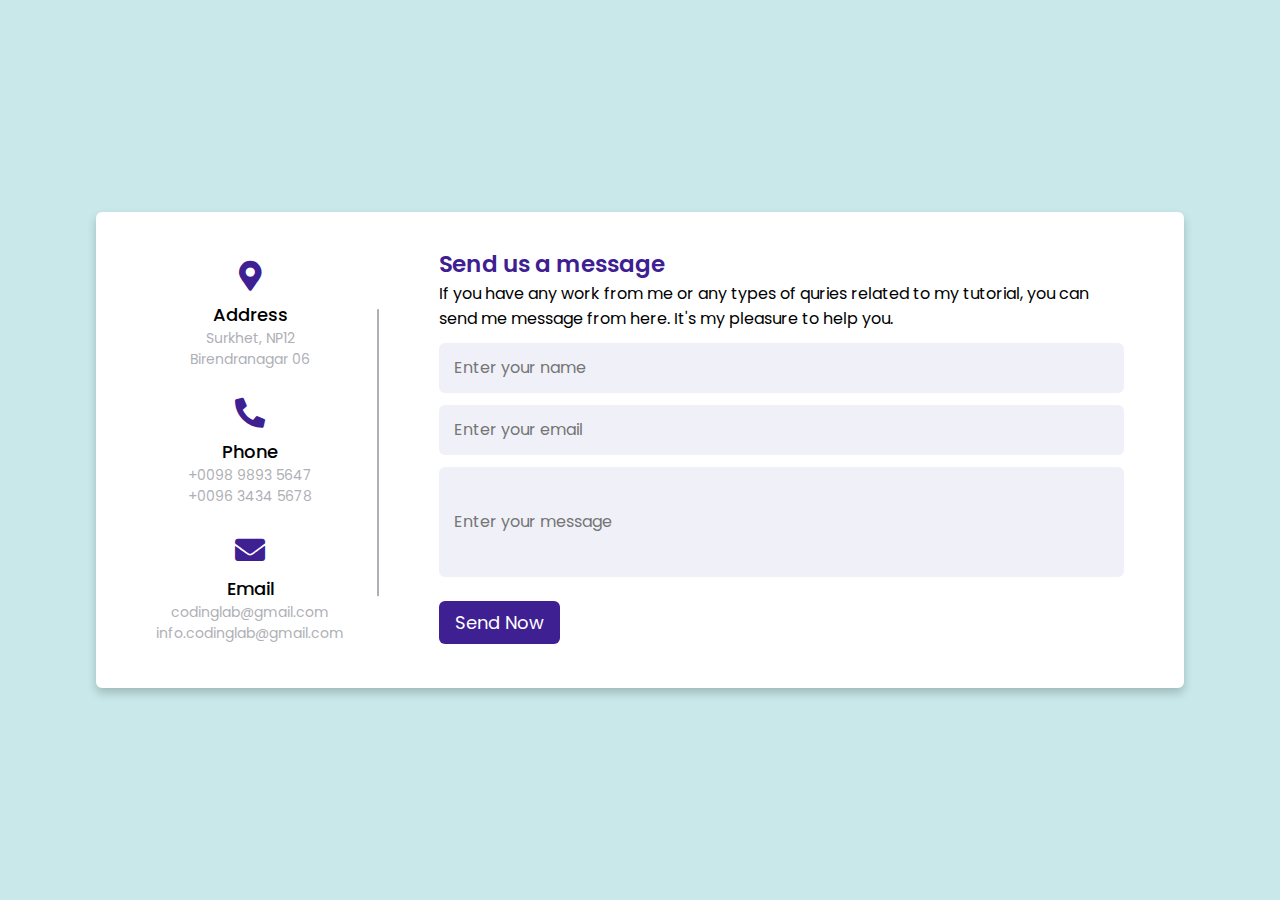
==== contact.html @ eed117ef "skeleon ready" ====
<!DOCTYPE html>
<!-- Created By CodingLab - www.codinglabweb.com -->
<html lang="en" dir="ltr">
  <head>
    <meta charset="UTF-8">
   <!-- <title> Responsive Contact Us Form  | CodingLab </title>-->
    <link rel="stylesheet" href="css_properties/contact.css">
    <!-- Fontawesome CDN Link -->
    <link rel="stylesheet" href="https://cdnjs.cloudflare.com/ajax/libs/font-awesome/5.15.2/css/all.min.css"/>
     <meta name="viewport" content="width=device-width, initial-scale=1.0">
   </head>
<body>
  <div class="container">
    <div class="content">
      <div class="left-side">
        <div class="address details">
          <i class="fas fa-map-marker-alt"></i>
          <div class="topic">Address</div>
          <div class="text-one">Surkhet, NP12</div>
          <div class="text-two">Birendranagar 06</div>
        </div>
        <div class="phone details">
          <i class="fas fa-phone-alt"></i>
          <div class="topic">Phone</div>
          <div class="text-one">+0098 9893 5647</div>
          <div class="text-two">+0096 3434 5678</div>
        </div>
        <div class="email details">
          <i class="fas fa-envelope"></i>
          <div class="topic">Email</div>
          <div class="text-one">codinglab@gmail.com</div>
          <div class="text-two">info.codinglab@gmail.com</div>
        </div>
      </div>
      <div class="right-side">
        <div class="topic-text">Send us a message</div>
        <p>If you have any work from me or any types of quries related to my tutorial, you can send me message from here. It's my pleasure to help you.</p>
      <form action="#">
        <div class="input-box">
          <input type="text" id="name" placeholder="Enter your name">
        </div>
        <div class="input-box">
          <input type="text" placeholder="Enter your email">
        </div>
        <div class="input-box message-box">
            <input id ="message" type="text" placeholder="Enter your message">
          
        </div>
        <div class="button">
          <input type="button" value="Send Now" onclick="sendmail();" >
        </div>
      </form>
    </div>
    </div>
  </div>
</body>
<script>
function sendmail(){
    var link = "mailto:me@rahuldps3313@gmail.com"
             + "?cc=myCCaddress@rahuldps3313@gmail.com"
             + "&subject=" + encodeURIComponent("This is my subject")
             + "&body=" + encodeURIComponent(document.getElementById('message').value +"   \n\n message from : "+(document.getElementById('name').value))
    ;
    
    window.location.href = link;
}
</script>
</html>
---- css_properties/contact.css ----
/* Google Font CDN Link */
@import url('https://fonts.googleapis.com/css2?family=Poppins:wght@200;300;400;500;600;700&display=swap');
*{
  margin: 0;
  padding: 0;
  box-sizing: border-box;
  font-family: "Poppins" , sans-serif;
}
body{
  min-height: 100vh;
  width: 100%;
  background: #c8e8e9;
  display: flex;
  align-items: center;
  justify-content: center;
}
.container{
  width: 85%;
  background: #fff;
  border-radius: 6px;
  padding: 20px 60px 30px 40px;
  box-shadow: 0 5px 10px rgba(0, 0, 0, 0.2);
}
.container .content{
  display: flex;
  align-items: center;
  justify-content: space-between;
}
.container .content .left-side{
  width: 25%;
  height: 100%;
  display: flex;
  flex-direction: column;
  align-items: center;
  justify-content: center;
  margin-top: 15px;
  position: relative;
}
.content .left-side::before{
  content: '';
  position: absolute;
  height: 70%;
  width: 2px;
  right: -15px;
  top: 50%;
  transform: translateY(-50%);
  background: #afafb6;
}
.content .left-side .details{
  margin: 14px;
  text-align: center;
}
.content .left-side .details i{
  font-size: 30px;
  color: #3e2093;
  margin-bottom: 10px;
}
.content .left-side .details .topic{
  font-size: 18px;
  font-weight: 500;
}
.content .left-side .details .text-one,
.content .left-side .details .text-two{
  font-size: 14px;
  color: #afafb6;
}
.container .content .right-side{
  width: 75%;
  margin-left: 75px;
}
.content .right-side .topic-text{
  font-size: 23px;
  font-weight: 600;
  color: #3e2093;
}
.right-side .input-box{
  height: 50px;
  width: 100%;
  margin: 12px 0;
}
.right-side .input-box input,
.right-side .input-box textarea{
  height: 100%;
  width: 100%;
  border: none;
  outline: none;
  font-size: 16px;
  background: #F0F1F8;
  border-radius: 6px;
  padding: 0 15px;
  resize: none;
}
.right-side .message-box{
  min-height: 110px;
}
.right-side .input-box textarea{
  padding-top: 6px;
}
.right-side .button{
  display: inline-block;
  margin-top: 12px;
}
.right-side .button input[type="button"]{
  color: #fff;
  font-size: 18px;
  outline: none;
  border: none;
  padding: 8px 16px;
  border-radius: 6px;
  background: #3e2093;
  cursor: pointer;
  transition: all 0.3s ease;
}
.button input[type="button"]:hover{
  background: #5029bc;
}

@media (max-width: 950px) {
  .container{
    width: 90%;
    padding: 30px 40px 40px 35px ;
  }
  .container .content .right-side{
   width: 75%;
   margin-left: 55px;
}
}
@media (max-width: 820px) {
  .container{
    margin: 40px 0;
    height: 100%;
  }
  .container .content{
    flex-direction: column-reverse;
  }
 .container .content .left-side{
   width: 100%;
   flex-direction: row;
   margin-top: 40px;
   justify-content: center;
   flex-wrap: wrap;
 }
 .container .content .left-side::before{
   display: none;
 }
 .container .content .right-side{
   width: 100%;
   margin-left: 0;
 }
}
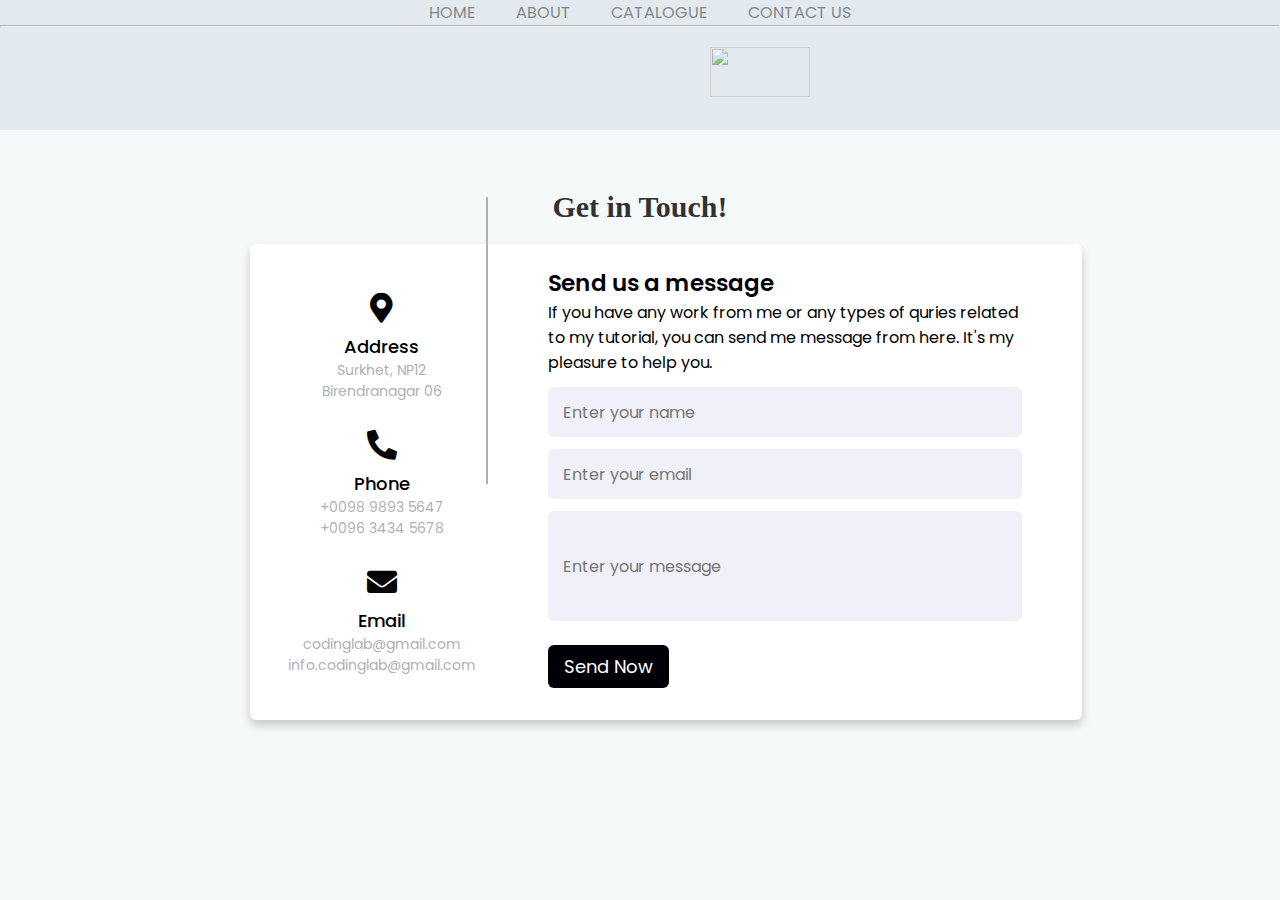
==== commit 7f82cfec: "footer added" ====
--- a/contact.html
+++ b/contact.html
@@ -5,12 +5,41 @@
     <meta charset="UTF-8">
    <!-- <title> Responsive Contact Us Form  | CodingLab </title>-->
     <link rel="stylesheet" href="css_properties/contact.css">
+    <!-- <link rel="stylesheet" href="css_properties/index.css"> -->
     <!-- Fontawesome CDN Link -->
     <link rel="stylesheet" href="https://cdnjs.cloudflare.com/ajax/libs/font-awesome/5.15.2/css/all.min.css"/>
      <meta name="viewport" content="width=device-width, initial-scale=1.0">
    </head>
 <body>
+
+    <div id="nav">
+        <div id="div1">
+            <ul id="ul1" class="one-sdv">
+                <!-- <li><a class="ancr" href="#">BRANDS</a></li> -->
+                <!-- <li><a class="ancr" href="#">CURRENCY SELECTOR</a></li> -->
+                <li><a class="ancr" href="index.html">HOME</a></li>
+            <!-- </ul> -->
+            <!-- <ul id="ul2" class="one-sdv"> -->
+                <!-- <li><a class="ancr" href="login.html"><span id="change_name">LOGIN</span></a></li> -->
+                <li><a class="ancr" href="#">ABOUT</a></li>
+                <li><a class="ancr" href="#">CATALOGUE</a></li>
+                <li><a class="ancr" href="contact.html">CONTACT US</a></li>
+                <!-- <li><i class="ancr" class="far fa-heart"></i><a class="wishlis" href="#" >WISHLIST</a></li> -->
+                <!-- <li><i class="ancr" class="fas fa-shopping-cart"></i><a class="wishlis" href="cart.html" >CART(0)</a></li> -->
+            </ul>
+        </div>
+        <hr class="hr">
+        <div id="div2">
+    
+            <img id="logo" src="https://www.tanishq.co.in/wps/wcm/connect/tanishq/cb53f671-01d0-449e-b18d-a4e61e6ffa0b/TanishqLogo.png?MOD=AJPERES&CACHEID=ROOTWORKSPACE.Z18_90IA1H80O0RT10QIMVSTFU3006-cb53f671-01d0-449e-b18d-a4e61e6ffa0b-mC036IT" alt="">
+    
+            
+    
+        </div>
+    </div>
+    <h2 id="shop-cont" >Get in Touch!</h2>
   <div class="container">
+
     <div class="content">
       <div class="left-side">
         <div class="address details">
--- a/css_properties/contact.css
+++ b/css_properties/contact.css
@@ -7,24 +7,29 @@
   font-family: "Poppins" , sans-serif;
 }
 body{
-  min-height: 100vh;
+  height: 100vh;
   width: 100%;
-  background: #c8e8e9;
-  display: flex;
+  background: #f5f9f9;
+  /* display: flex; */
   align-items: center;
   justify-content: center;
 }
 .container{
-  width: 85%;
+    font-family: sans-serif;
+  width: 65%;
   background: #fff;
   border-radius: 6px;
   padding: 20px 60px 30px 40px;
   box-shadow: 0 5px 10px rgba(0, 0, 0, 0.2);
+  margin-left: 250px;
+  margin-bottom:100px;
+  top:30;
 }
 .container .content{
   display: flex;
   align-items: center;
   justify-content: space-between;
+  /* top:10; */
 }
 .container .content .left-side{
   width: 25%;
@@ -35,6 +40,7 @@
   justify-content: center;
   margin-top: 15px;
   position: relative;
+  
 }
 .content .left-side::before{
   content: '';
@@ -42,7 +48,7 @@
   height: 70%;
   width: 2px;
   right: -15px;
-  top: 50%;
+  top: 15%;
   transform: translateY(-50%);
   background: #afafb6;
 }
@@ -52,7 +58,7 @@
 }
 .content .left-side .details i{
   font-size: 30px;
-  color: #3e2093;
+  color: #050505;
   margin-bottom: 10px;
 }
 .content .left-side .details .topic{
@@ -71,7 +77,7 @@
 .content .right-side .topic-text{
   font-size: 23px;
   font-weight: 600;
-  color: #3e2093;
+  color: #020006;
 }
 .right-side .input-box{
   height: 50px;
@@ -107,7 +113,7 @@
   border: none;
   padding: 8px 16px;
   border-radius: 6px;
-  background: #3e2093;
+  background: #020007;
   cursor: pointer;
   transition: all 0.3s ease;
 }
@@ -149,3 +155,86 @@
  }
 }
 
+#shop-cont {
+    text-align: center;
+    padding: 20px;
+    font-size: 30px;
+    opacity: 0.8;
+    font-family: "playfair display";
+    padding-top: 60px;
+  }
+
+  #logo {
+    margin-left: 680px;
+    margin-right: 10px;
+    margin-top: -10px;
+    width: 100px;
+    height: 50px;
+  }
+  .sticky{
+    top:0;
+    /* bottom:50;  */
+    position:fixed;
+    width: 100%;
+
+   }
+
+  #nav{
+    background-color:rgb(219, 227, 235);
+    opacity: 0.7;
+    overflow: hidden;
+    /* position: relative; */
+    /* margin-bottom: 50px; */
+    /* display:flex; */
+  }
+  ul{
+    display:flex;
+    list-style-type:none;
+    justify-content: center;
+    align-items: center;
+
+  }
+  li{
+    padding-left:20px;
+    padding-right: 20px;;
+  }
+  #div2 {
+    display: flex;
+    flex-direction: row;
+    justify-content: space-between;
+    height: 43px;
+    margin: 30px;
+    letter-spacing: 1px;
+    color: rgb(24, 24, 24);
+  }
+  .ulnav {
+    font-size: 13px;
+    font-weight: bold;
+    margin: 0px;
+    padding: 0px;
+    box-sizing: border-box;
+  }
+  #topnav2 {
+    display: flex;
+    flex-direction: row;
+    list-style-type: none;
+  }
+
+  .top > li {
+    padding: 16px 20px;
+    color: #181818;
+    font-size: 13px;
+    font-weight: bold;
+    font-family: sans-serif;
+  }
+  #div2 > ul > li :hover {
+    color: #000000;
+  }
+  .ancr {
+    list-style-type: none;
+    text-decoration: none;
+    list-style: none;
+    text-decoration: none;
+    opacity: 0.7;
+    color: #181818;
+  }--- a/css_properties/index.css
+++ b/css_properties/index.css
@@ -0,0 +1,852 @@
+*{
+    padding:0;
+    margin:0;
+    /* overflow-x: hidden; */
+}
+body{
+  overflow-x: hidden;
+}
+#div1 {
+    display: flex;
+    flex-direction: row;
+    height: 20px;
+    margin: 0px;
+    padding: 0px;
+    box-sizing: border-box;
+  }
+  .one-sdv {
+    display: flex;
+    flex-direction: row;
+    list-style-type: none;
+  }
+  
+  .wishlis {
+    text-decoration: none;
+  }
+  #ul1 {
+    margin-top: 5px;
+  }
+  
+  #ul2 {
+    margin-right: 120px;
+    margin-left: 140px;
+    margin-top: 0px;
+  }
+  
+  #div1 > ul li a {
+    color: #000000;
+    margin-left: 30px;
+    font-size: 12px;
+    font-family: sans-serif;
+    font-weight: bold;
+    text-shadow: 2px 2px 5px rgb(224, 195, 195);
+  }
+  
+  /* TopNavBar 2 */
+  #logo {
+    margin-left: 680px;
+    margin-right: 10px;
+    margin-top: -10px;
+    width: 100px;
+    height: 50px;
+  }
+  .sticky{
+    top:0;
+    /* bottom:50;  */
+    position:fixed;
+    width: 100%;
+
+   }
+
+  #nav{
+    background-color:rgb(219, 227, 235);
+    opacity: 0.7;
+    overflow: hidden;
+    /* position: relative; */
+    /* margin-bottom: 50px; */
+  }
+  
+  #div2 {
+    display: flex;
+    flex-direction: row;
+    justify-content: space-between;
+    height: 43px;
+    margin: 30px;
+    letter-spacing: 1px;
+    color: rgb(24, 24, 24);
+  }
+  
+  .ulnav {
+    font-size: 13px;
+    font-weight: bold;
+    margin: 0px;
+    padding: 0px;
+    box-sizing: border-box;
+  }
+  
+  #topnav2 {
+    display: flex;
+    flex-direction: row;
+    list-style-type: none;
+  }
+  
+  .top > li {
+    padding: 16px 20px;
+    color: #181818;
+    font-size: 13px;
+    font-weight: bold;
+    font-family: sans-serif;
+  }
+  #div2 > ul > li :hover {
+    color: #000000;
+  }
+  
+  #topnav2 {
+    margin-right: 280px;
+  }
+  .icn-1 {
+    margin-left: 80px;
+    width: 10px;
+    cursor: pointer;
+  }
+  
+  .icn-2 {
+    cursor: pointer;
+  }
+  #slide-img {
+    width: 100.5%;
+    height: auto;
+    margin-top: -20px;
+  }
+  div > img > #auto-change {
+    max-width: 100%;
+    height: auto;
+  }
+  #auto1 {
+    margin-bottom: 100px;
+  }
+  
+  .ancr {
+    list-style-type: none;
+    text-decoration: none;
+    list-style: none;
+    text-decoration: none;
+    opacity: 0.7;
+    color: #181818;
+  }
+  #shop {
+    font-family: "Playfair Display", serif;
+    font-size: 30px;
+    text-transform: capitalize;
+    opacity: 0.8;
+    text-align: center;
+    padding: 20px 20px;
+  }
+  
+  .exlus {
+    display: flex;
+    /* justify-content: space-evenly; */
+    justify-content: center;
+    cursor: pointer;
+  }
+  
+  #heading1 {
+    text-align: center;
+    height: 30px;
+  }
+  
+  .fimg {
+    padding: 10px;
+  }
+  .simg {
+    padding: 10px;
+  }
+  .timg {
+    padding: 10px;
+    padding-bottom: 20px;
+  }
+  .banner {
+    display: flex;
+    float: right;
+  }
+  
+  .mid-btn {
+    /* border: 6px solid red; */
+    width: 50%;
+    margin-left: 19%;
+    margin-top: 4%;
+  }
+  .mid-btn > p {
+    text-align: center;
+    font-size: 20px;
+    color: white;
+  }
+  
+  /* banner img */
+  
+  .rivaah {
+    height: 400px;
+  }
+  #riva {
+    width: 20%;
+    margin-top: 5%;
+    margin-left: 63%;
+  }
+  .mid {
+    width: 71%;
+    margin-left: 21%;
+  }
+  
+  #mid-para {
+    text-align: center;
+    margin-left: 52%;
+    margin-top: -1%;
+    font-weight: inherit;
+    margin-right: 6%;
+    line-height: 150%;
+    font-family: sans-serif;
+  }
+  .arrange-btn {
+    margin-left: 710px;
+    margin-top: 20px;
+  }
+  .btn-bg {
+    width: 260px;
+    height: 50px;
+    color: white;
+    background-color: #000000;
+    border: 1px solid #181818;
+    cursor: pointer;
+  }
+  .bg1 {
+    background-color: #efc3cb;
+    color: black;
+    border: 1px solid #181818;
+    cursor: pointer;
+  }
+  /* reseting inline part from index */
+  
+  #imgfr1 {
+    width: 100%;
+    margin-top: 30px;
+    cursor: pointer;
+  }
+  #eardiv {
+    text-decoration: none;
+    cursor: pointer;
+    color: black;
+  }
+  
+  #ech1 {
+    text-align: center;
+    font-size: 30px;
+    font-family: sans-serif;
+  }
+  
+  #newdiv {
+    justify-content: center;
+    margin-left: 120px;
+  }
+  
+  /* span {
+  color:red;
+  font-weight:700
+  } */
+  
+  .three-el {
+    background-color: #f2f0e8;
+    /*  height: 35vh;
+      width: 100%; */
+    height: auto;
+    /* margin-top: 2000px;  */
+    /*  display: inline-block; */
+  }
+  
+  .top-footer {
+    background-color: #b0a16e;
+    /*  height: 110vh; */
+    width: 100%;
+    margin: auto;
+    /* border: 7px solid red; */
+  }
+  .three-el {
+    display: grid;
+    grid-template-columns: auto auto auto;
+    text-align: center;
+    height: 180px;
+    justify-content: center;
+    align-items: center;
+  }
+  .one-el {
+    padding: 20px;
+    font-family: "playfair display";
+    font-weight: 400;
+  }
+  .one el > h3 {
+    font-family: "playfair display";
+  }
+  .one-el > p {
+    font-family: "playfair display";
+    font-weight: 400;
+  }
+  #ftr {
+    margin-top: 50px;
+  }
+  
+  /* footer */
+  .in-foot {
+    display: block;
+    text-align: center;
+    color: #ffffff;
+    align-items: center;
+    /* border: 6px solid blue; */
+  }
+  .ft-tg {
+    text-align: center;
+  }
+  .class-btn1 {
+    height: 55px;
+    width: 25%;
+    margin-right: 10%;
+    background-color: #b0a16e;
+    border: 1px solid white;
+    color: white;
+  }
+  
+  #line {
+    margin-left: 200px;
+    margin-right: 200px;
+  }
+  
+  .foot-cont {
+    display: flex;
+    gap: 9%;
+    margin-top: 60px;
+    color: white;
+    font-family: "playfair display";
+    width: 100%;
+    /* border: 7px solid blue; */
+    display: flex;
+  }
+  #ft-head {
+    font-size: 20px;
+    font-weight: 400;
+  }
+  
+  .first-items {
+    width: 20%;
+    margin-left: 8%;
+    /* border: 4px solid yellow; */
+  }
+  .second-items {
+    width: 20%;
+    /* border: 4px solid grey; */
+  }
+  .third-items {
+    width: 35%;
+  }
+  .first-items > ul > li,
+  .second-items > ul > li,
+  .third-items > ul > li {
+    list-style-type: none;
+    text-decoration: none;
+    /* margin-left: 750px; */
+    /* border: 3px solid red; */
+  }
+  
+  ul > .ft-itms {
+    margin-bottom: 50px;
+    margin-left: 20px;
+  
+    /* line-height: 50px; */
+    font-weight: bold;
+  }
+  #ft-mail {
+    width: 300px;
+    height: 52px;
+    border: 1px solid white;
+    color: white;
+    background-color: #b0a16e;
+  }
+  .btn-cls {
+    display: flex;
+  }
+  #t-btn {
+    width: 100px;
+    height: 56px;
+    border: 1px solid white;
+    background-color: white;
+    color: #b0a16e;
+  }
+  #follo {
+    margin-top: 21px;
+  }
+  
+  .socialmedia {
+    display: flex;
+  }
+  
+  #faicon {
+    padding: 1%;
+    margin-left: 10px;
+  }
+  
+  #app {
+    margin-bottom: 20px;
+    margin-left: 15px;
+  }
+  
+  #termscon {
+    display: flex;
+    font-size: 13px;
+    gap: 5%;
+  }
+  
+  #copyright {
+    display: flex;
+    font-size: 13px;
+    margin-top: 20px;
+  
+    padding: 5px;
+  }
+  #copy {
+    padding: 2px;
+  }
+  
+  .last {
+    display: flex;
+    justify-content: space-evenly;
+    align-items: center;
+    padding: 12px;
+    /* margin: -20px; */
+    background-color: rgb(176, 161, 110);
+    color: rgb(176, 161, 110);
+    /* border: 6px solid yellow; */
+    width: 90%;
+    margin: auto;
+  }
+  
+  #width {
+    width: 60px;
+    height: 40px;
+    background-color: #b0a16e;
+    color: #b0a16e;
+  }
+  
+  .same2 {
+    height: 10px;
+  }
+  .width2 {
+    margin-bottom: 10px;
+    padding-bottom: 10px;
+  }
+  
+  /* Terms and conditions */
+  .tandc {
+    color: white;
+  }
+  .tandc:hover {
+    color: black;
+  }
+  
+  #im-app:hover {
+    color: pink;
+  }
+  
+  .pt-tg {
+    font-family: "playfair display";
+    font-size: 18px;
+    padding: 3%;
+    width: 70%;
+    text-align: center;
+    margin: auto;
+  }
+  placeholder {
+    color: white;
+  }
+  #divforset {
+    display: flex;
+    width: 70%;
+    margin: auto;
+    /* border: 2px solid black; */
+    justify-content: center;
+  }
+  #ft-city1 {
+    margin-right: 0% !important;
+    width: 25%;
+    height: 53px;
+    border: 1px solid white;
+    color: white;
+    background-color: #b0a16e;
+  }
+  
+  #t-btn1 {
+    margin-left: 0% !important;
+    border: 1px solid white;
+    background-color: white;
+    color: #b0a16e;
+    margin-right: 80px;
+    width: 10%;
+    height: 57px;
+  }
+  
+  #faicon:hover {
+    color: #ccc;
+  }
+  
+  /* Dropdown */
+  .navbar {
+    overflow: hidden;
+  }
+  
+  /* .navbar a {
+      
+  } */
+  
+  .dropdown {
+    display: right;
+    overflow: hidden;
+  }
+  .dropdown .dropbtn {
+    border: none;
+    outline: none;
+    color: #181818;
+  
+    padding: 14px 14px;
+    font-size: 12px;
+    background-color: inherit;
+    font: inherit;
+    margin: 0;
+  }
+  .dropbtn {
+    font-size: 12px;
+    word-spacing: 5px;
+    color: #181818;
+    opacity: 0.8;
+  }
+  .dropbtn:hover {
+    text-decoration: underline;
+    text-underline-offset: 15px;
+    cursor: pointer;
+  }
+  .dropdown-content {
+    display: none;
+    position: absolute;
+    background-color: whitesmoke;
+    width: 100%;
+    left: 0;
+    box-shadow: 2px 8px 16px 0px rgba(0, 0, 0, 0.2);
+    z-index: 1;
+  }
+  .dropdown-content .header {
+    /* background: #f9f9f9; */
+    padding-bottom: 20px;
+  }
+  .dropdown:hover .dropdown-content {
+    display: block;
+    text-decoration: underline;
+  }
+  
+  .column {
+    float: left;
+    width: 30%;
+    padding: 10px;
+    background-color: #fafafa;
+    height: 450px;
+  }
+  
+  .column a {
+    float: none;
+    color: black;
+    padding: 12px;
+    padding-bottom: 10px;
+    text-decoration: none;
+    display: block;
+    text-align: left;
+  }
+  .column a:hover {
+    color: #181818;
+  }
+  
+  /* Clear floats after the columns */
+  .row:after {
+    content: "";
+    display: table;
+    clear: both;
+  }
+  #shop-cont {
+    text-align: center;
+    padding: 20px;
+    font-size: 30px;
+    opacity: 0.8;
+    font-family: "playfair display";
+    padding-top: 120px;
+  }
+  #shop-cont-map {
+    text-align: center;
+    padding: 20px;
+    font-size: 30px;
+    opacity: 0.8;
+    font-family: "playfair display";
+    padding-top: 90px;
+  }
+  
+  .container > section {
+    text-align: center;
+    display: flex;
+    flex-direction: row;
+    padding: 10px;
+    justify-content: center;
+    align-items: center;
+  }
+  
+  .slide {
+    margin: 0px 10px 0px 20px;
+    text-decoration: none;
+    cursor: pointer;
+  }
+  
+  .imgchange {
+    width: 110px;
+  }
+  /* Slider */
+  
+  .slick-slide {
+    margin: 0px 20px;
+  }
+  
+  .slick-slide img {
+    width: 50%;
+  }
+  
+  .slick-slider {
+    position: relative;
+    display: block;
+    box-sizing: border-box;
+    -webkit-user-select: none;
+    -moz-user-select: none;
+    -ms-user-select: none;
+    user-select: none;
+    -webkit-touch-callout: none;
+    -khtml-user-select: none;
+    -ms-touch-action: pan-y;
+    touch-action: pan-y;
+    -webkit-tap-highlight-color: transparent;
+  }
+  
+  .slick-list {
+    position: relative;
+    display: block;
+    overflow: hidden;
+    margin: 0;
+    padding: 0;
+  }
+  .slick-list:focus {
+    outline: none;
+  }
+  .slick-list.dragging {
+    cursor: pointer;
+    cursor: hand;
+  }
+  
+  .slick-slider .slick-track,
+  .slick-slider .slick-list {
+    -webkit-transform: translate3d(0, 0, 0);
+    -moz-transform: translate3d(0, 0, 0);
+    -ms-transform: translate3d(0, 0, 0);
+    -o-transform: translate3d(0, 0, 0);
+    transform: translate3d(0, 0, 0);
+  }
+  
+  .slick-track {
+    position: relative;
+    top: 0;
+    left: 0;
+    display: block;
+  }
+  .slick-track:before,
+  .slick-track:after {
+    display: table;
+    content: "";
+  }
+  .slick-track:after {
+    clear: both;
+  }
+  .slick-loading .slick-track {
+    visibility: hidden;
+  }
+  
+  .slick-slide {
+    display: none;
+    float: left;
+    height: 100%;
+    min-height: 1px;
+  }
+  [dir="rtl"] .slick-slide {
+    float: right;
+  }
+  .slick-slide img {
+    display: block;
+  }
+  .slick-slide.slick-loading img {
+    display: none;
+  }
+  .slick-slide.dragging img {
+    pointer-events: none;
+  }
+  .slick-initialized .slick-slide {
+    display: block;
+  }
+  .slick-loading .slick-slide {
+    visibility: hidden;
+  }
+  .slick-vertical .slick-slide {
+    display: block;
+    height: auto;
+    border: 1px solid transparent;
+  }
+  .slick-arrow.slick-hidden {
+    display: none;
+  }
+  #exclusive {
+    text-align: center;
+  }
+  
+
+  /* maps css */
+
+  .responsive-map{
+    overflow: hidden;
+    padding-bottom:40.5%;
+    position:relative;
+    height:0;
+    z-index: -1;
+    margin-left: 300px;
+
+    
+    }
+    .responsive-map iframe{
+    align-items: center;
+    justify-content:center;
+    display:flex;
+    height:70%;
+    width:70%;
+    position:absolute;
+    border: 2px solid rgb(98, 189, 235);
+    box-shadow:105px;
+    }
+
+    /* footer css */
+
+    footer{
+      position: relative;
+      /* bottom: 0; */
+      /* left: 0; */
+      /* right: 0; */
+      background: #111;
+      height: auto;
+      width: 100vw;
+  
+      padding-top: 40px;
+      color: #fff;
+  }
+  .footer-content{
+      display: flex;
+      align-items: center;
+      justify-content: center;
+      flex-direction: column;
+      text-align: center;
+  }
+  .footer-content h3{
+      font-size: 2.1rem;
+      font-weight: 500;
+      text-transform: capitalize;
+      line-height: 3rem;
+  }
+  .footer-content p{
+      max-width: 500px;
+      margin: 10px auto;
+      line-height: 28px;
+      font-size: 14px;
+      color: #cacdd2;
+  }
+  .socials{
+      list-style: none;
+      display: flex;
+      align-items: center;
+      justify-content: center;
+      margin: 1rem 0 3rem 0;
+  }
+  .socials li{
+      margin: 0 10px;
+  }
+  .socials a{
+      text-decoration: none;
+      color: #fff;
+      border: 1.1px solid white;
+      padding: 5px;
+  
+      border-radius: 50%;
+  
+  }
+  .socials a i{
+      font-size: 1.1rem;
+      width: 20px;
+  
+  
+      transition: color .4s ease;
+  
+  }
+  .socials a:hover i{
+      color: aqua;
+  }
+  
+  .footer-bottom{
+      background: #000;
+      width: 100vw;
+      padding: 20px;
+  padding-bottom: 40px;
+      text-align: center;
+  }
+  .footer-bottom p{
+  float: left;
+      font-size: 14px;
+      word-spacing: 2px;
+      text-transform: capitalize;
+  }
+  .footer-bottom p a{
+    color:#44bae8;
+    font-size: 16px;
+    text-decoration: none;
+  }
+  .footer-bottom span{
+      text-transform: uppercase;
+      opacity: .4;
+      font-weight: 200;
+  }
+  .footer-menu{
+    float: right;
+  
+  }
+  .footer-menu ul{
+    display: flex;
+  }
+  .footer-menu ul li{
+  padding-right: 10px;
+  display: block;
+  }
+  .footer-menu ul li a{
+    color: #cfd2d6;
+    text-decoration: none;
+  }
+  .footer-menu ul li a:hover{
+    color: #27bcda;
+  }
+  
+  @media (max-width:500px) {
+  .footer-menu ul{
+    display: flex;
+    margin-top: 10px;
+    margin-bottom: 20px;
+  }
+  }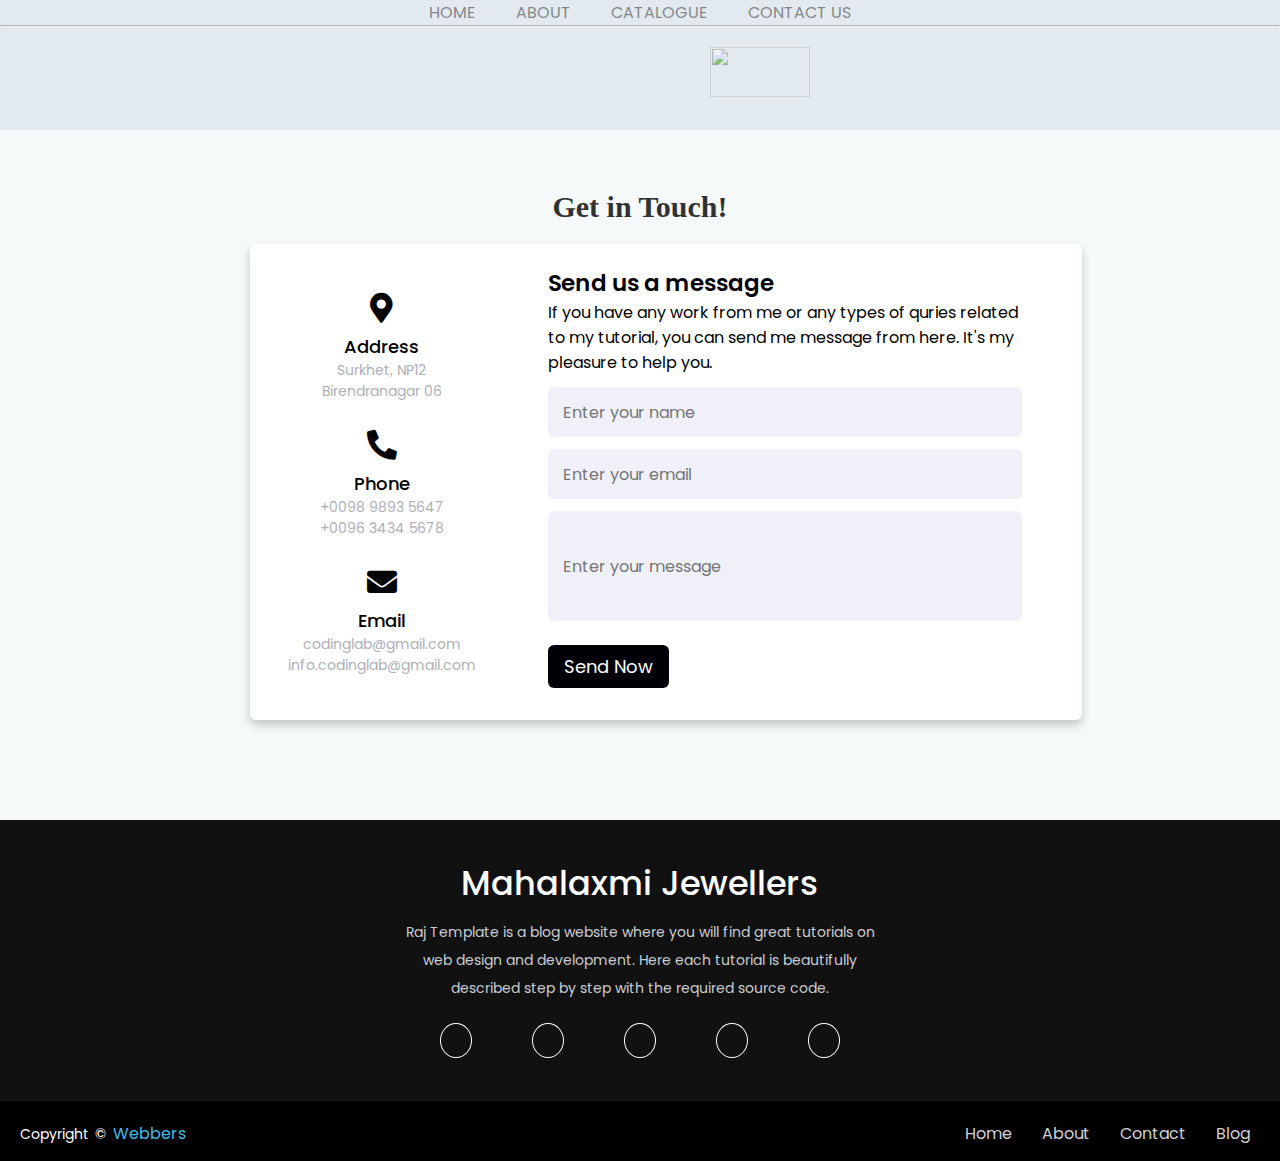
==== commit 523142db: "glitch removed" ====
--- a/contact.html
+++ b/contact.html
@@ -22,7 +22,7 @@
             <!-- <ul id="ul2" class="one-sdv"> -->
                 <!-- <li><a class="ancr" href="login.html"><span id="change_name">LOGIN</span></a></li> -->
                 <li><a class="ancr" href="#">ABOUT</a></li>
-                <li><a class="ancr" href="#">CATALOGUE</a></li>
+                <li><a class="ancr" href="earrings.html">CATALOGUE</a></li>
                 <li><a class="ancr" href="contact.html">CONTACT US</a></li>
                 <!-- <li><i class="ancr" class="far fa-heart"></i><a class="wishlis" href="#" >WISHLIST</a></li> -->
                 <!-- <li><i class="ancr" class="fas fa-shopping-cart"></i><a class="wishlis" href="cart.html" >CART(0)</a></li> -->
@@ -82,6 +82,38 @@
     </div>
     </div>
   </div>
+
+  <!-- footer section now                
+     -->
+
+
+     
+        <!-- footer secton now -->
+        <footer>
+          <div class="footer-content">
+              <h3>Mahalaxmi Jewellers</h3>
+              <p>Raj Template is a blog website where you will find great tutorials on web design and development. Here each tutorial is beautifully described step by step with the required source code.</p>
+              <ul class="socials">
+                  <li><a href="#"><i class="fa fa-facebook"></i></a></li>
+                  <li><a href="#"><i class="fa fa-twitter"></i></a></li>
+                  <li><a href="#"><i class="fa fa-google-plus"></i></a></li>
+                  <li><a href="#"><i class="fa fa-youtube"></i></a></li>
+                  <li><a href="#"><i class="fa fa-linkedin-square"></i></a></li>
+              </ul>
+          </div>
+          <div class="footer-bottom">
+              <p>copyright &copy; <a href="#">Webbers</a>  </p>
+                      <div class="footer-menu">
+                        <ul class="f-menu">
+                          <li><a href="">Home</a></li>
+                          <li><a href="">About</a></li>
+                          <li><a href="">Contact</a></li>
+                          <li><a href="">Blog</a></li>
+                        </ul>
+                      </div>
+          </div>
+  
+      </footer>
 </body>
 <script>
 function sendmail(){
--- a/css_properties/contact.css
+++ b/css_properties/contact.css
@@ -42,7 +42,7 @@
   position: relative;
   
 }
-.content .left-side::before{
+/* .content .left-side::before{
   content: '';
   position: absolute;
   height: 70%;
@@ -51,7 +51,7 @@
   top: 15%;
   transform: translateY(-50%);
   background: #afafb6;
-}
+} */
 .content .left-side .details{
   margin: 14px;
   text-align: center;
@@ -237,4 +237,120 @@
     text-decoration: none;
     opacity: 0.7;
     color: #181818;
-  }+  }
+
+  
+    /* footer css */
+
+    footer{
+        position: relative;
+        /* bottom: 0; */
+        /* left: 0; */
+        /* right: 0; */
+        background: #111;
+        height: auto;
+        width: 100vw;
+    
+        padding-top: 40px;
+        color: #fff;
+    }
+    .footer-content{
+        display: flex;
+        align-items: center;
+        justify-content: center;
+        flex-direction: column;
+        text-align: center;
+    }
+    .footer-content h3{
+        font-size: 2.1rem;
+        font-weight: 500;
+        text-transform: capitalize;
+        line-height: 3rem;
+    }
+    .footer-content p{
+        max-width: 500px;
+        margin: 10px auto;
+        line-height: 28px;
+        font-size: 14px;
+        color: #cacdd2;
+    }
+    .socials{
+        list-style: none;
+        display: flex;
+        align-items: center;
+        justify-content: center;
+        margin: 1rem 0 3rem 0;
+    }
+    .socials li{
+        margin: 0 10px;
+    }
+    .socials a{
+        text-decoration: none;
+        color: #fff;
+        border: 1.1px solid white;
+        padding: 5px;
+    
+        border-radius: 50%;
+    
+    }
+    .socials a i{
+        font-size: 1.1rem;
+        width: 20px;
+    
+    
+        transition: color .4s ease;
+    
+    }
+    .socials a:hover i{
+        color: aqua;
+    }
+    
+    .footer-bottom{
+        background: #000;
+        width: 100vw;
+        padding: 20px;
+    padding-bottom: 40px;
+        text-align: center;
+    }
+    .footer-bottom p{
+    float: left;
+        font-size: 14px;
+        word-spacing: 2px;
+        text-transform: capitalize;
+    }
+    .footer-bottom p a{
+      color:#44bae8;
+      font-size: 16px;
+      text-decoration: none;
+    }
+    .footer-bottom span{
+        text-transform: uppercase;
+        opacity: .4;
+        font-weight: 200;
+    }
+    .footer-menu{
+      float: right;
+    
+    }
+    .footer-menu ul{
+      display: flex;
+    }
+    .footer-menu ul li{
+    padding-right: 10px;
+    display: block;
+    }
+    .footer-menu ul li a{
+      color: #cfd2d6;
+      text-decoration: none;
+    }
+    .footer-menu ul li a:hover{
+      color: #27bcda;
+    }
+    
+    @media (max-width:500px) {
+    .footer-menu ul{
+      display: flex;
+      margin-top: 10px;
+      margin-bottom: 20px;
+    }
+    }--- a/css_properties/index.css
+++ b/css_properties/index.css
@@ -64,6 +64,21 @@
     overflow: hidden;
     /* position: relative; */
     /* margin-bottom: 50px; */
+  }
+  #ul1{
+    display:flex;
+    list-style-type:none;
+    justify-content: center;
+    align-items: center;
+    font-family: sans-serif;
+    
+    padding-left:480px;
+    padding-bottom: 10px;
+  }
+  li{
+    font-size: 20px;
+    padding-left:20px;
+    padding-right: 20px;
   }
   
   #div2 {
